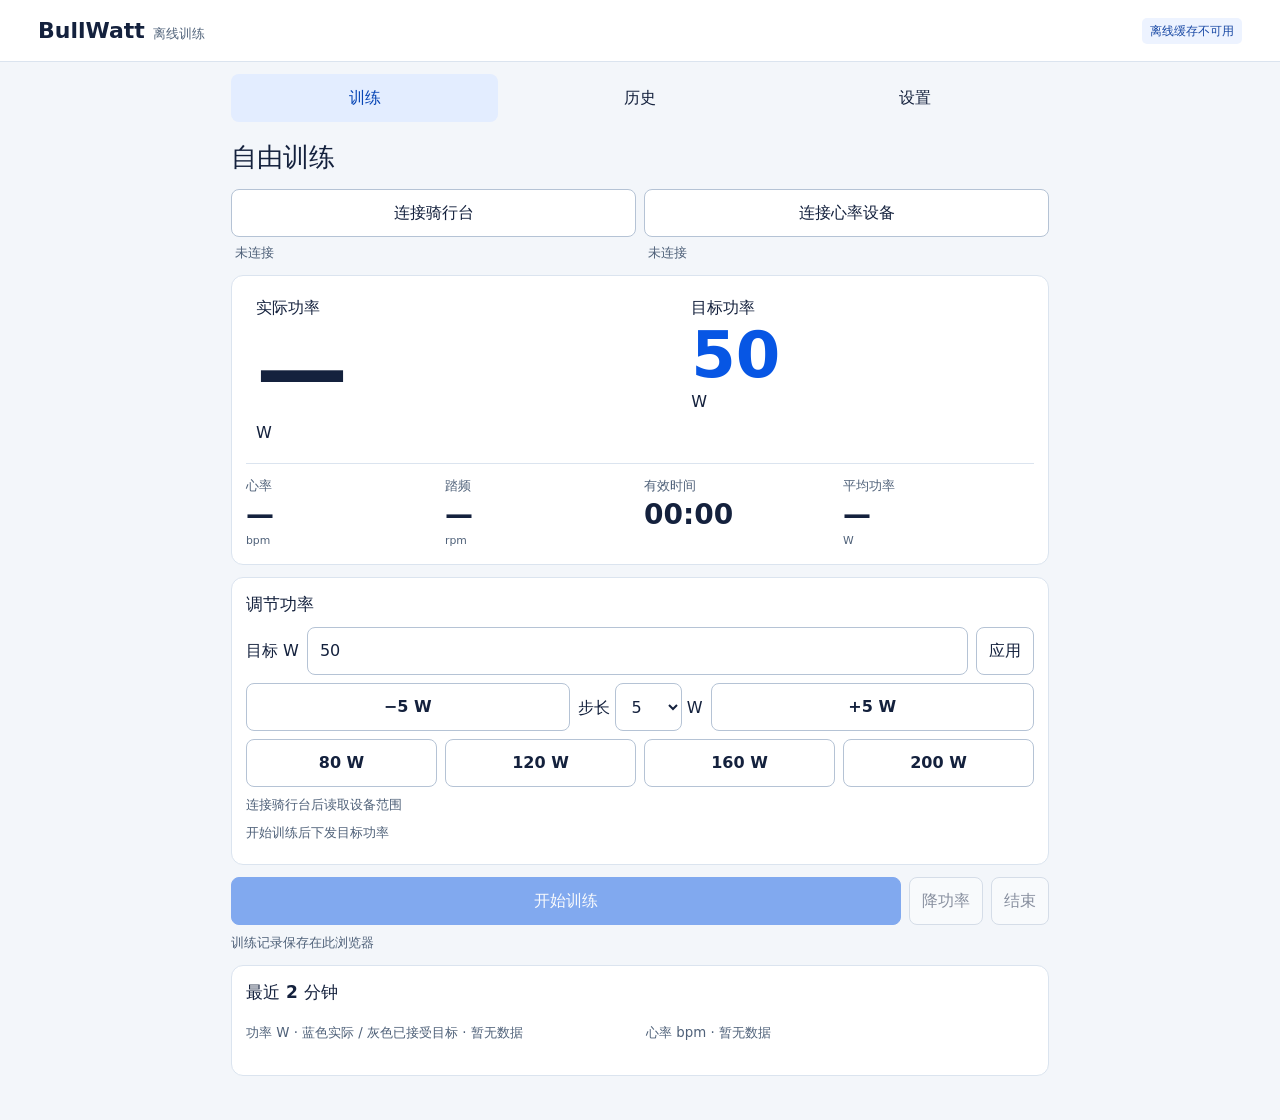
==== index.html @ 002112fe "Publish BullWatt offline trial" ====
<!doctype html>
<html lang="zh-CN">
<head>
  <meta charset="utf-8">
  <meta name="viewport" content="width=device-width, initial-scale=1">
  <meta name="theme-color" content="#ffffff">
  <title>BullWatt · 离线训练</title>
  <link rel="manifest" href="./manifest.webmanifest">
  <link rel="stylesheet" href="./styles.css">
  <script type="module" src="./app.mjs"></script>
</head>
<body>
<header class="top">
  <div><a href="./" class="brand">BullWatt</a><span class="edition">离线训练</span></div>
  <span id="offline" class="badge" role="status">正在检查离线缓存</span>
</header>
<main>
  <nav aria-label="页面">
    <button data-page="training" aria-current="page">训练</button>
    <button data-page="history">历史</button>
    <button data-page="settings">设置</button>
  </nav>
  <section id="training">
    <h1>自由训练</h1>
    <div class="devices">
      <button id="trainer">连接骑行台</button><button id="heart">连接心率设备</button>
      <small id="trainer-state">未连接</small><small id="heart-state">未连接</small>
    </div>
    <div id="recovery" class="panel notice" hidden>
      <p>找到上次未结束的训练。</p>
      <button id="recover">恢复为暂停</button><button id="interrupt">保存为中断记录</button>
    </div>
    <p id="message" class="notice" role="status" hidden></p>
    <div class="panel instruments">
      <div class="primary-reading"><span>实际功率</span><strong id="power">—</strong><span>W</span></div>
      <div class="target-reading"><span>目标功率</span><strong id="target">50</strong><span>W</span></div>
      <div class="metrics">
        <div>心率 <strong id="hr">—</strong><small>bpm</small></div>
        <div>踏频 <strong id="cadence">—</strong><small>rpm</small></div>
        <div>有效时间 <strong id="duration">00:00</strong></div>
        <div>平均功率 <strong id="average">—</strong><small>W</small></div>
      </div>
    </div>
    <div class="panel controls">
      <h2>调节功率</h2>
      <form id="power-form" class="row">
        <label for="watts">目标 W</label><input id="watts" inputmode="numeric" type="text" value="50" required>
        <button type="submit">应用</button>
      </form>
      <div class="row adjust">
        <button id="less">−5 W</button>
        <label>步长 <select id="step"><option>1</option><option selected>5</option><option>10</option></select> W</label>
        <button id="more">+5 W</button>
      </div>
      <div id="presets" class="row presets"></div>
      <p id="range" class="aux">连接骑行台后读取设备范围</p>
      <p id="command" class="aux" role="status">开始训练后下发目标功率</p>
    </div>
    <div class="operation row">
      <button id="start" class="primary" disabled>开始训练</button>
      <button id="lower" disabled>降功率</button><button id="finish" disabled>结束</button>
    </div>
    <p id="save-state" class="aux" role="status">训练记录保存在此浏览器</p>
    <button id="rescue" hidden>导出当前记录备份</button>
    <div class="panel"><h2>最近 2 分钟</h2><div id="live"></div></div>
  </section>
  <section id="history" hidden>
    <h1>训练历史</h1>
    <p id="history-status" role="status"></p>
    <div id="rides" class="ride-list"></div>
    <article id="report" class="panel" hidden>
      <h2 id="report-name"></h2><p id="report-summary"></p>
      <div id="report-chart"></div>
      <ul id="report-events"></ul>
      <div class="row"><button id="csv">导出 CSV</button><button id="tcx">导出 TCX</button><button id="delete">删除</button></div>
    </article>
  </section>
  <section id="settings" hidden>
    <h1>设置</h1>
    <div class="panel">
      <h2>快捷功率</h2>
      <form id="preset-form" class="row">
        <label for="preset-input">最多四个瓦数，用逗号分隔</label>
        <input id="preset-input" value="80, 120, 160, 200" required><button>保存</button>
      </form>
      <p id="settings-status" role="status"></p>
    </div>
    <div class="panel">
      <h2>训练数据</h2>
      <p>换手机或清除浏览器数据前，请导出备份。</p>
      <div class="row"><button id="backup">导出全部备份</button>
      <label class="file-button">导入备份 <input id="import" type="file" accept=".json,application/json"></label></div>
    </div>
    <div class="panel"><h2>安卓试用</h2>
      <p>在 Chrome 中通过 HTTPS 打开，等页面显示「离线已就绪」，然后添加到主屏幕。骑行时保持应用在前台。</p>
      <p><a href="./source.zip" download>下载本版本源码</a> · <a href="./LICENSE">AGPL 许可证</a></p>
    </div>
  </section>
</main>
</body>
</html>
---- styles.css ----
:root{font-family:Roboto,system-ui,sans-serif;color:#14213d;background:#f3f6fa;font-synthesis:none;line-height:1.5}
*{box-sizing:border-box}
[hidden]{display:none!important}
body{margin:0}
.top{display:flex;justify-content:space-between;align-items:center;gap:8px;padding:14px clamp(12px,4vw,38px);background:#fff;border-bottom:1px solid #dbe4ef}
.brand{font-size:22px;font-weight:800;color:inherit;text-decoration:none}
.edition{margin-left:8px;color:#53657c;font-size:13px}
.badge{padding:4px 8px;border-radius:5px;background:#edf3ff;color:#1848a4;font-size:12px;text-align:center}
main{max-width:850px;margin:auto;padding:12px 16px 32px}
nav{display:flex;gap:8px;margin-bottom:16px}
nav button{flex:1;border-color:transparent;background:transparent}
nav [aria-current]{background:#e3edff;color:#0745b5}
h1{font-size:26px;margin:0 0 12px}
h2{font-size:17px;margin:0 0 10px}
p{margin:8px 0}
button,input,select,.file-button{font:inherit;min-height:48px;border:1px solid #b5c3d5;border-radius:8px;background:#fff;color:inherit;padding:8px 12px}
button,.file-button{cursor:pointer;font-weight:650}
button:disabled,input:disabled,select:disabled{opacity:.48;cursor:default}
button:focus-visible,input:focus-visible,select:focus-visible,a:focus-visible,.file-button:focus-within{outline:3px solid #1259e5;outline-offset:2px}
button:active:not(:disabled){background:#e7efff}
.primary,.primary:active:not(:disabled){background:#0756e4;color:white;border-color:#0756e4}
.devices{display:grid;grid-template-columns:1fr 1fr;gap:6px 8px;margin:12px 0}
small,.aux{color:#4f6179}
.devices small{padding-left:4px;overflow-wrap:anywhere}
.panel{background:white;border:1px solid #dbe4ef;border-radius:12px;padding:14px;margin:12px 0}
.instruments{display:grid;grid-template-columns:1.2fr 1fr;gap:12px}
.instruments strong,.metrics strong{font-variant-numeric:tabular-nums;display:block;line-height:1.1}
.primary-reading,.target-reading{padding:6px 10px}
.primary-reading strong{font-size:clamp(50px,13vw,92px);letter-spacing:-.045em}
.target-reading strong{font-size:clamp(36px,9vw,64px);color:#0756e4}
.metrics{grid-column:1/-1;display:grid;grid-template-columns:repeat(4,minmax(0,1fr));gap:8px;padding-top:12px;border-top:1px solid #dbe4ef}
.metrics div{font-size:13px;color:#4f6179}
.metrics strong{font-size:clamp(17px,4.5vw,28px);color:#14213d;margin-top:4px}
.row{display:flex;align-items:center;flex-wrap:wrap;gap:8px}
.row input{min-width:0;flex:1}
.adjust,.presets{margin-top:8px}
.adjust button,.presets button{flex:1}
.aux{font-size:13px}
.notice{background:#fff3e2;border-radius:8px;padding:8px 12px;color:#7e3500}
.operation .primary{flex:1}
.ride-list{display:grid;gap:8px}
.ride-list button{text-align:left;overflow-wrap:anywhere}
.chart{margin:8px 0 14px}
.chart canvas{display:block;width:100%;height:128px;background:#f5f8fc;border-radius:6px}
.chart small{display:block;margin-bottom:4px}
.file-button{position:relative;display:inline-flex;align-items:center}
.file-button input{position:absolute;inset:0;width:100%;opacity:0;cursor:pointer}
#preset-form input{min-width:140px}
#report-events{padding-inline-start:20px}
@media(min-width:680px){#live,#report-chart{display:grid;grid-template-columns:1fr 1fr;gap:12px}}
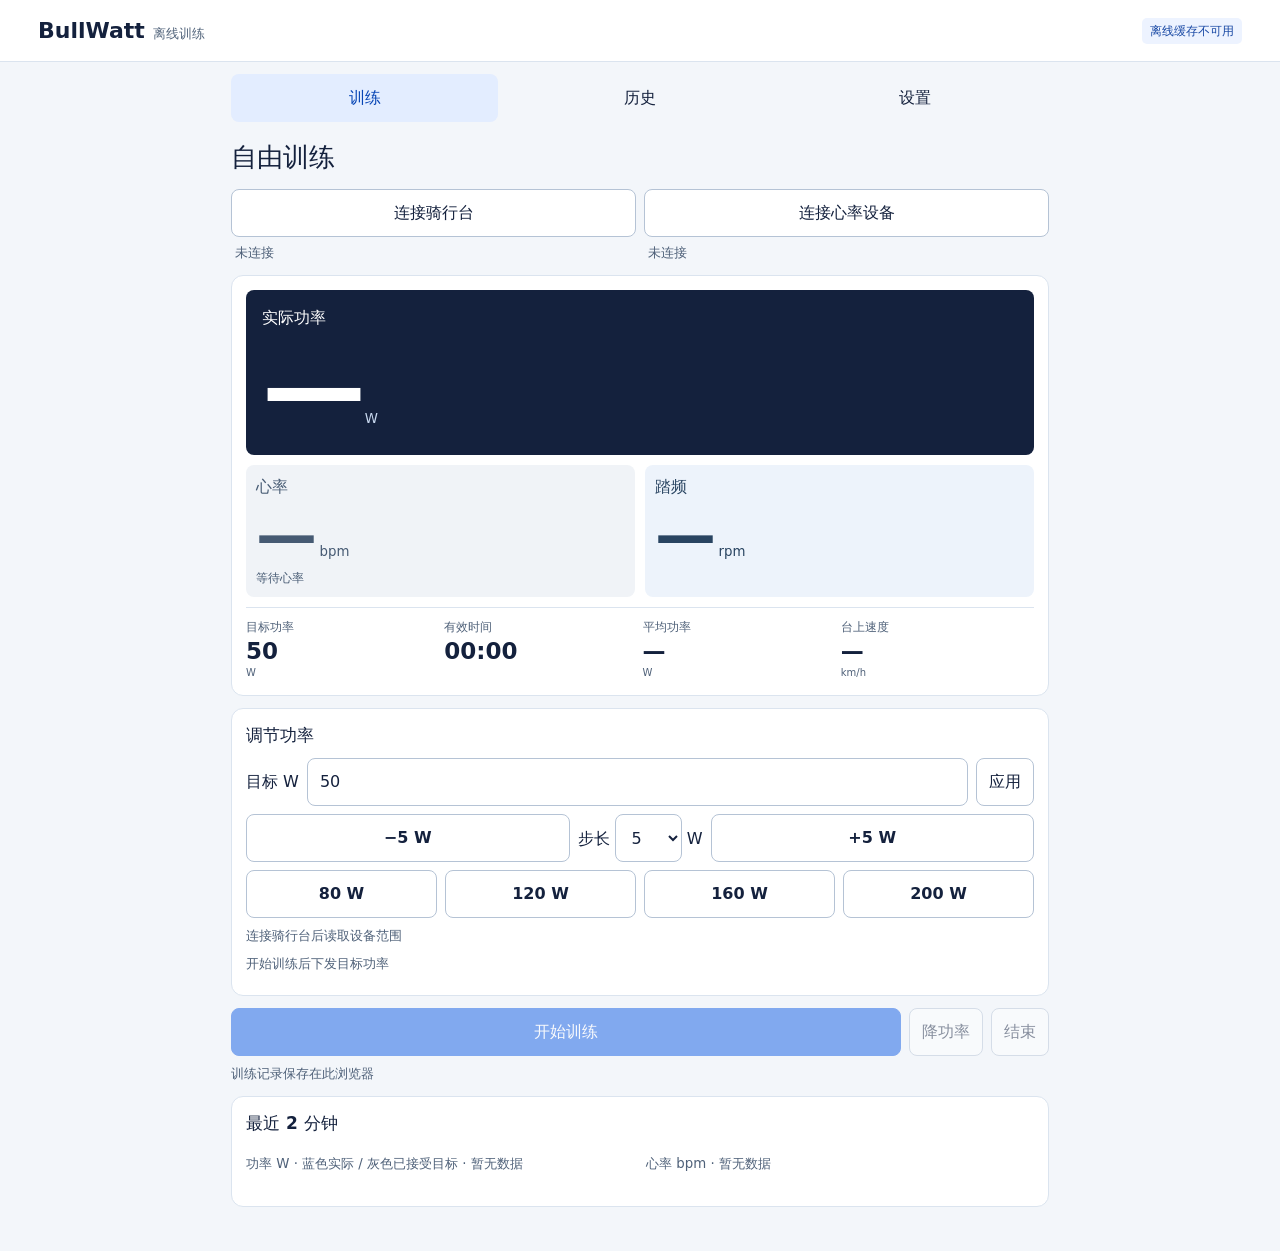
==== commit 862f4ea0: "Improve mobile ride metrics and add compact reports" ====
--- a/index.html
+++ b/index.html
@@ -32,13 +32,22 @@
     </div>
     <p id="message" class="notice" role="status" hidden></p>
     <div class="panel instruments">
-      <div class="primary-reading"><span>实际功率</span><strong id="power">—</strong><span>W</span></div>
-      <div class="target-reading"><span>目标功率</span><strong id="target">50</strong><span>W</span></div>
+      <div class="primary-reading"><span>实际功率</span><div class="reading-value"><strong id="power">—</strong><small>W</small></div></div>
+      <div class="secondary-readings">
+        <div id="heart-card" class="reading-card" data-zone="none">
+          <span>心率 <span class="pulse" aria-hidden="true"></span></span>
+          <div class="reading-value"><strong id="hr">—</strong><small>bpm</small></div>
+          <span id="heart-zone" class="zone-label" aria-live="polite">等待心率</span>
+        </div>
+        <div class="reading-card cadence-card">
+          <span>踏频</span><div class="reading-value"><strong id="cadence">—</strong><small>rpm</small></div>
+        </div>
+      </div>
       <div class="metrics">
-        <div>心率 <strong id="hr">—</strong><small>bpm</small></div>
-        <div>踏频 <strong id="cadence">—</strong><small>rpm</small></div>
+        <div>目标功率 <strong id="target">50</strong><small>W</small></div>
         <div>有效时间 <strong id="duration">00:00</strong></div>
         <div>平均功率 <strong id="average">—</strong><small>W</small></div>
+        <div>台上速度 <strong id="speed">—</strong><small>km/h</small></div>
       </div>
     </div>
     <div class="panel controls">
@@ -72,11 +81,22 @@
       <h2 id="report-name"></h2><p id="report-summary"></p>
       <div id="report-chart"></div>
       <ul id="report-events"></ul>
-      <div class="row"><button id="csv">导出 CSV</button><button id="tcx">导出 TCX</button><button id="delete">删除</button></div>
+      <div class="row"><button id="compact">导出轻量 JSON</button><button id="csv">导出 CSV</button><button id="tcx">导出 TCX</button><button id="delete">删除</button></div>
+      <p class="aux">轻量 JSON 包含整场摘要和每 30 秒均值。</p>
     </article>
   </section>
   <section id="settings" hidden>
     <h1>设置</h1>
+    <div class="panel">
+      <h2>心率区间</h2>
+      <form id="heart-zone-form" class="row">
+        <label for="max-hr">我的最大心率</label>
+        <input id="max-hr" type="number" inputmode="numeric" min="60" max="250" step="1" placeholder="bpm">
+        <button>保存</button>
+      </form>
+      <p class="aux">按最大心率比例显示训练参考区间：低于 50% 为轻松，50% 至不足 70% 为中等（常称燃脂区），70% 至不足 85% 为有氧较高强度，85% 起为高强度。留空关闭区间提示。</p>
+      <p id="heart-zone-status" role="status"></p>
+    </div>
     <div class="panel">
       <h2>快捷功率</h2>
       <form id="preset-form" class="row">
--- a/styles.css
+++ b/styles.css
@@ -23,14 +23,29 @@
 small,.aux{color:#4f6179}
 .devices small{padding-left:4px;overflow-wrap:anywhere}
 .panel{background:white;border:1px solid #dbe4ef;border-radius:12px;padding:14px;margin:12px 0}
-.instruments{display:grid;grid-template-columns:1.2fr 1fr;gap:12px}
-.instruments strong,.metrics strong{font-variant-numeric:tabular-nums;display:block;line-height:1.1}
-.primary-reading,.target-reading{padding:6px 10px}
-.primary-reading strong{font-size:clamp(50px,13vw,92px);letter-spacing:-.045em}
-.target-reading strong{font-size:clamp(36px,9vw,64px);color:#0756e4}
-.metrics{grid-column:1/-1;display:grid;grid-template-columns:repeat(4,minmax(0,1fr));gap:8px;padding-top:12px;border-top:1px solid #dbe4ef}
-.metrics div{font-size:13px;color:#4f6179}
-.metrics strong{font-size:clamp(17px,4.5vw,28px);color:#14213d;margin-top:4px}
+.instruments{display:grid;gap:10px}
+.instruments strong{font-variant-numeric:tabular-nums;line-height:1}
+.primary-reading{padding:16px;border-radius:8px;color:#fff;background:#14213d}
+.primary-reading small{color:#c9d9f0}
+.primary-reading strong{font-size:clamp(60px,17vw,104px);letter-spacing:-.06em}
+.reading-value{display:flex;align-items:baseline;gap:5px;white-space:nowrap;margin-top:5px}
+.secondary-readings{display:grid;grid-template-columns:repeat(2,minmax(0,1fr));gap:10px}
+.reading-card{padding:10px;border-radius:8px;background:#edf3fb;color:#294461;min-width:0}
+.reading-card strong{font-size:clamp(33px,10vw,61px);letter-spacing:-.04em}
+.reading-card small{color:inherit}
+#heart-card{--zone-bg:#f0f3f7;--zone-fg:#465a73;background:var(--zone-bg);color:var(--zone-fg);transition:background-color .32s,color .32s}
+#heart-card[data-zone="easy"]{--zone-bg:#e8f1ff;--zone-fg:#174c9b}
+#heart-card[data-zone="moderate"]{--zone-bg:#dcf6e9;--zone-fg:#146040}
+#heart-card[data-zone="aerobic"]{--zone-bg:#fff1d2;--zone-fg:#844300}
+#heart-card[data-zone="high"]{--zone-bg:#ffe2e8;--zone-fg:#a02244}
+.zone-label{font-size:12px;line-height:1.3;display:block;margin-top:6px;font-weight:700}
+.pulse{display:none;width:9px;height:9px;border-radius:50%;background:currentColor;margin-left:4px}
+#heart-card:not([data-zone="none"]) .pulse{display:inline-block;animation:heartbeat var(--beat,1s) ease-out infinite}
+@keyframes heartbeat{0%,55%,100%{transform:scale(.85);opacity:.62}18%{transform:scale(1.35);opacity:1}}
+@media(prefers-reduced-motion:reduce){#heart-card{transition:none}#heart-card .pulse{animation:none!important}}
+.metrics{display:grid;grid-template-columns:repeat(4,minmax(0,1fr));gap:5px;padding-top:10px;border-top:1px solid #dbe4ef}
+.metrics div{font-size:12px;color:#4f6179}
+.metrics strong{display:block;font-size:clamp(15px,4vw,23px);color:#14213d;margin-top:4px}
 .row{display:flex;align-items:center;flex-wrap:wrap;gap:8px}
 .row input{min-width:0;flex:1}
 .adjust,.presets{margin-top:8px}
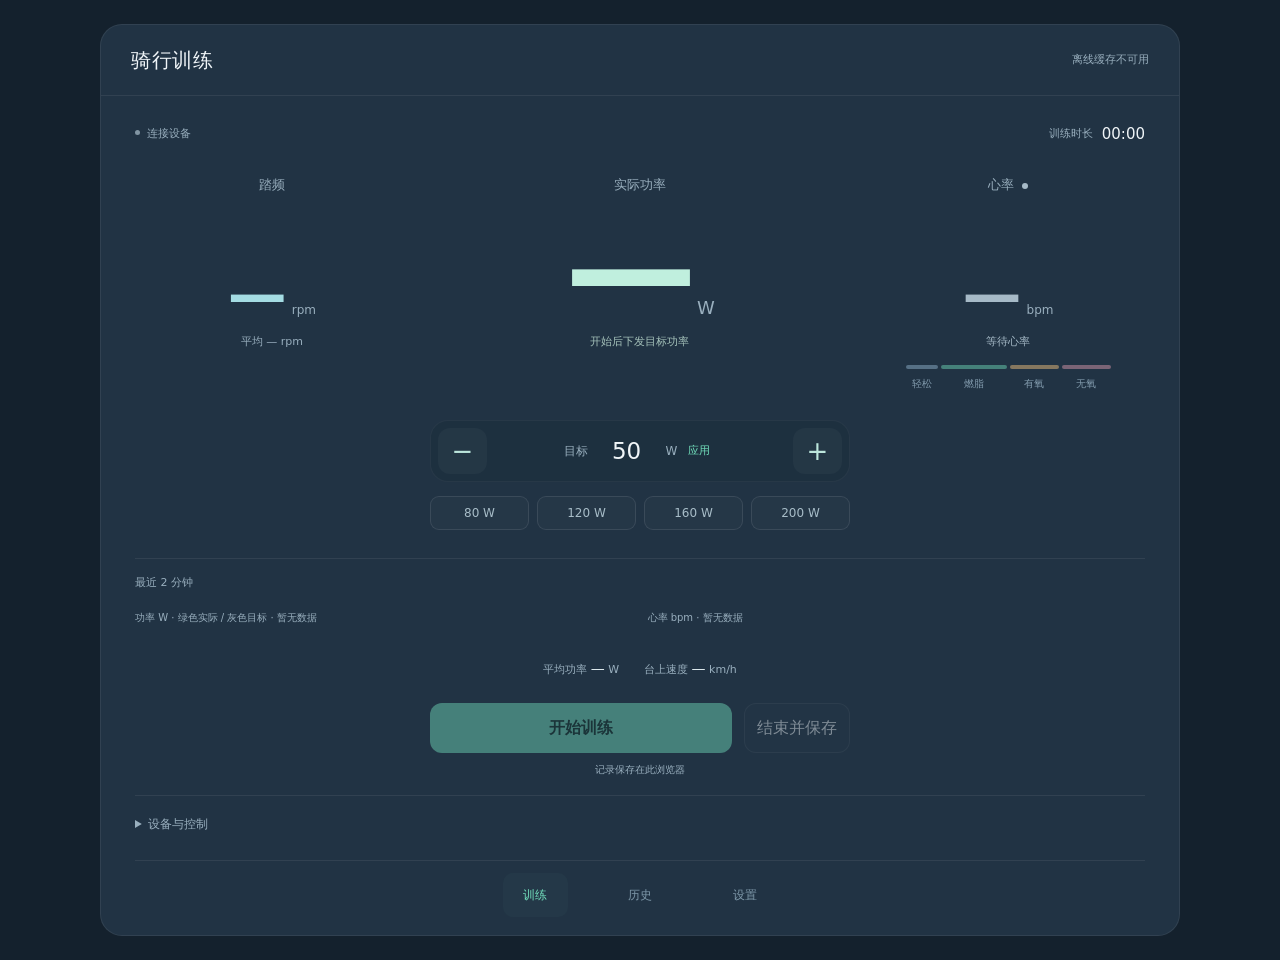
==== commit fe2c2064: "Restyle cycling dashboard and count positive-power training time" ====
--- a/index.html
+++ b/index.html
@@ -3,75 +3,86 @@
 <head>
   <meta charset="utf-8">
   <meta name="viewport" content="width=device-width, initial-scale=1">
-  <meta name="theme-color" content="#ffffff">
-  <title>BullWatt · 离线训练</title>
+  <meta name="theme-color" content="#14212d">
+  <link rel="icon" href="./assets/android-chrome-192x192.png" type="image/png">
+  <title>骑行训练</title>
   <link rel="manifest" href="./manifest.webmanifest">
   <link rel="stylesheet" href="./styles.css">
   <script type="module" src="./app.mjs"></script>
 </head>
 <body>
 <header class="top">
-  <div><a href="./" class="brand">BullWatt</a><span class="edition">离线训练</span></div>
+  <a href="./" class="brand">骑行训练</a>
   <span id="offline" class="badge" role="status">正在检查离线缓存</span>
 </header>
 <main>
-  <nav aria-label="页面">
-    <button data-page="training" aria-current="page">训练</button>
-    <button data-page="history">历史</button>
-    <button data-page="settings">设置</button>
-  </nav>
-  <section id="training">
-    <h1>自由训练</h1>
-    <div class="devices">
-      <button id="trainer">连接骑行台</button><button id="heart">连接心率设备</button>
-      <small id="trainer-state">未连接</small><small id="heart-state">未连接</small>
+
+
+  <section id="training" aria-label="骑行训练">
+    <div class="ride-top">
+      <button id="connection-summary" data-connected="false" class="connection">连接设备</button>
+      <div class="timer" title="只累计实际功率大于 0 W 的训练时间"><small>训练时长</small><strong id="duration">00:00</strong></div>
     </div>
-    <div id="recovery" class="panel notice" hidden>
+    <div id="recovery" class="notice" hidden>
       <p>找到上次未结束的训练。</p>
       <button id="recover">恢复为暂停</button><button id="interrupt">保存为中断记录</button>
     </div>
     <p id="message" class="notice" role="status" hidden></p>
-    <div class="panel instruments">
-      <div class="primary-reading"><span>实际功率</span><div class="reading-value"><strong id="power">—</strong><small>W</small></div></div>
-      <div class="secondary-readings">
-        <div id="heart-card" class="reading-card" data-zone="none">
-          <span>心率 <span class="pulse" aria-hidden="true"></span></span>
-          <div class="reading-value"><strong id="hr">—</strong><small>bpm</small></div>
-          <span id="heart-zone" class="zone-label" aria-live="polite">等待心率</span>
-        </div>
-        <div class="reading-card cadence-card">
-          <span>踏频</span><div class="reading-value"><strong id="cadence">—</strong><small>rpm</small></div>
+    <div class="instrument">
+      <div class="reading-card power-card">
+        <span class="reading-label">实际功率</span>
+        <div class="reading-value"><strong id="power">—</strong><small>W</small></div>
+        <span id="command" class="reading-info" role="status">开始后下发目标功率</span>
+      </div>
+      <div class="reading-card cadence-card">
+        <span class="reading-label">踏频</span>
+        <div class="reading-value"><strong id="cadence">—</strong><small>rpm</small></div>
+        <span id="cadence-average" class="reading-info">平均 — rpm</span>
+      </div>
+      <div id="heart-card" class="reading-card heart-card" data-zone="none">
+        <span class="reading-label">心率 <span class="pulse" aria-hidden="true"></span></span>
+        <div class="reading-value"><strong id="hr">—</strong><small>bpm</small></div>
+        <span id="heart-zone" class="reading-info zone-label" aria-live="polite">等待心率</span>
+        <div id="zone-meter" class="zone-meter" data-ready="false" aria-label="最大心率分区参考">
+          <div class="zone-track">
+            <span data-band="easy"></span><span data-band="moderate"></span><span data-band="aerobic"></span><span data-band="high"></span>
+            <i class="zone-pointer" aria-hidden="true"></i>
+          </div>
+          <div class="zone-names"><span data-band="easy">轻松</span><span data-band="moderate">燃脂</span><span data-band="aerobic">有氧</span><span data-band="high">无氧</span></div>
         </div>
       </div>
-      <div class="metrics">
-        <div>目标功率 <strong id="target">50</strong><small>W</small></div>
-        <div>有效时间 <strong id="duration">00:00</strong></div>
-        <div>平均功率 <strong id="average">—</strong><small>W</small></div>
-        <div>台上速度 <strong id="speed">—</strong><small>km/h</small></div>
+    </div>
+    <div class="target-wrap">
+      <form id="power-form" class="target-control">
+        <button id="less" type="button" aria-label="减少 5 W">−</button>
+        <div class="target-value"><label for="watts">目标</label><input id="watts" inputmode="numeric" type="text" value="50" required aria-label="目标功率瓦数"><span>W</span><button type="submit" class="apply">应用</button></div>
+        <button id="more" type="button" aria-label="增加 5 W">+</button>
+      </form>
+      <div id="presets" class="presets"></div>
+    </div>
+    <div class="trend"><h2>最近 2 分钟</h2><div id="live"></div></div>
+    <div class="metrics">
+      <span>平均功率 <strong id="average">—</strong> W</span>
+      <span>台上速度 <strong id="speed">—</strong> km/h</span>
+    </div>
+    <div class="operation">
+      <button id="start" class="primary" disabled>开始训练</button>
+      <button id="finish" disabled>结束并保存</button>
+    </div>
+    <p id="save-state" class="aux save-state" role="status">记录保存在此浏览器</p>
+    <button id="rescue" hidden>导出当前记录备份</button>
+    <details id="device-options" class="device-options">
+      <summary>设备与控制</summary>
+      <div class="devices">
+        <button id="trainer">连接骑行台</button><button id="heart">连接心率设备</button>
+        <small id="trainer-state">未连接</small><small id="heart-state">未连接</small>
       </div>
-    </div>
-    <div class="panel controls">
-      <h2>调节功率</h2>
-      <form id="power-form" class="row">
-        <label for="watts">目标 W</label><input id="watts" inputmode="numeric" type="text" value="50" required>
-        <button type="submit">应用</button>
-      </form>
-      <div class="row adjust">
-        <button id="less">−5 W</button>
-        <label>步长 <select id="step"><option>1</option><option selected>5</option><option>10</option></select> W</label>
-        <button id="more">+5 W</button>
+      <div class="row">
+        <label>调节幅度 <select id="step"><option>1</option><option selected>5</option><option>10</option></select> W</label>
+        <button id="lower" disabled>降功率</button>
       </div>
-      <div id="presets" class="row presets"></div>
       <p id="range" class="aux">连接骑行台后读取设备范围</p>
-      <p id="command" class="aux" role="status">开始训练后下发目标功率</p>
-    </div>
-    <div class="operation row">
-      <button id="start" class="primary" disabled>开始训练</button>
-      <button id="lower" disabled>降功率</button><button id="finish" disabled>结束</button>
-    </div>
-    <p id="save-state" class="aux" role="status">训练记录保存在此浏览器</p>
-    <button id="rescue" hidden>导出当前记录备份</button>
-    <div class="panel"><h2>最近 2 分钟</h2><div id="live"></div></div>
+    </details>
   </section>
   <section id="history" hidden>
     <h1>训练历史</h1>
@@ -94,7 +105,7 @@
         <input id="max-hr" type="number" inputmode="numeric" min="60" max="250" step="1" placeholder="bpm">
         <button>保存</button>
       </form>
-      <p class="aux">按最大心率比例显示训练参考区间：低于 50% 为轻松，50% 至不足 70% 为中等（常称燃脂区），70% 至不足 85% 为有氧较高强度，85% 起为高强度。留空关闭区间提示。</p>
+      <p class="aux">按最大心率比例显示训练参考区间：低于 50% 为轻松，50% 至不足 70% 为中等（常称燃脂区），70% 至不足 85% 为有氧，85% 起为无氧训练参考。分区仅按最大心率比例估算。留空关闭区间提示。</p>
       <p id="heart-zone-status" role="status"></p>
     </div>
     <div class="panel">
@@ -111,11 +122,23 @@
       <div class="row"><button id="backup">导出全部备份</button>
       <label class="file-button">导入备份 <input id="import" type="file" accept=".json,application/json"></label></div>
     </div>
+    <div class="panel">
+      <h2>应用更新</h2>
+      <p>版本 2026.11.18.1 · 骑行训练</p>
+      <p>先结束训练，再更新。</p>
+      <button id="app-update">检查并更新应用</button>
+      <p id="update-status" role="status"></p>
+    </div>
     <div class="panel"><h2>安卓试用</h2>
       <p>在 Chrome 中通过 HTTPS 打开，等页面显示「离线已就绪」，然后添加到主屏幕。骑行时保持应用在前台。</p>
       <p><a href="./source.zip" download>下载本版本源码</a> · <a href="./LICENSE">AGPL 许可证</a></p>
     </div>
   </section>
+  <nav aria-label="页面">
+    <button data-page="training" aria-current="page">训练</button>
+    <button data-page="history">历史</button>
+    <button data-page="settings">设置</button>
+  </nav>
 </main>
 </body>
 </html>
--- a/styles.css
+++ b/styles.css
@@ -1,65 +1,109 @@
-:root{font-family:Roboto,system-ui,sans-serif;color:#14213d;background:#f3f6fa;font-synthesis:none;line-height:1.5}
+:root{color-scheme:dark;font-family:-apple-system,BlinkMacSystemFont,"Segoe UI","Microsoft YaHei",system-ui,sans-serif;line-height:1.5;--page:#14212d;--surface:#213344;--line:#ffffff12;--text:#f0f5f8;--muted:#99afbe;--mint:#72dfbc;--ice:#a4dce3;--amber:#ffca80;color:var(--text);background:var(--page)}
 *{box-sizing:border-box}
 [hidden]{display:none!important}
-body{margin:0}
-.top{display:flex;justify-content:space-between;align-items:center;gap:8px;padding:14px clamp(12px,4vw,38px);background:#fff;border-bottom:1px solid #dbe4ef}
-.brand{font-size:22px;font-weight:800;color:inherit;text-decoration:none}
-.edition{margin-left:8px;color:#53657c;font-size:13px}
-.badge{padding:4px 8px;border-radius:5px;background:#edf3ff;color:#1848a4;font-size:12px;text-align:center}
-main{max-width:850px;margin:auto;padding:12px 16px 32px}
-nav{display:flex;gap:8px;margin-bottom:16px}
-nav button{flex:1;border-color:transparent;background:transparent}
-nav [aria-current]{background:#e3edff;color:#0745b5}
-h1{font-size:26px;margin:0 0 12px}
-h2{font-size:17px;margin:0 0 10px}
+body{max-width:1080px;margin:24px auto;background:var(--surface);border:1px solid var(--line);border-radius:22px}
+button,input,select,.file-button{font:inherit;min-height:46px;border:1px solid #ffffff18;border-radius:12px;background:#ffffff05;color:inherit;padding:8px 12px}
+button,.file-button{cursor:pointer;-webkit-tap-highlight-color:transparent}
+button{transition:background .15s,transform .15s}
+button:hover:not(:disabled){background:#ffffff0e}
+button:active:not(:disabled){transform:scale(.97)}
+button:disabled,input:disabled,select:disabled{opacity:.45;cursor:default}
+button:focus-visible,input:focus-visible,select:focus-visible,a:focus-visible,summary:focus-visible,.file-button:focus-within{outline:2px solid var(--mint);outline-offset:3px}
+a{color:var(--mint)}
+.top{padding:20px 30px;display:flex;justify-content:space-between;align-items:center;gap:12px;border-bottom:1px solid var(--line)}
+.brand{font-weight:550;letter-spacing:.03em;font-size:20px;text-decoration:none;color:var(--text)}
+.badge{font-size:11px;color:var(--muted);text-align:right;max-width:55%}
+main{padding:22px 34px 0}
+h1{font-size:23px;font-weight:550;margin:0 0 16px}
+h2{font-size:15px;font-weight:550;margin:0 0 10px}
 p{margin:8px 0}
-button,input,select,.file-button{font:inherit;min-height:48px;border:1px solid #b5c3d5;border-radius:8px;background:#fff;color:inherit;padding:8px 12px}
-button,.file-button{cursor:pointer;font-weight:650}
-button:disabled,input:disabled,select:disabled{opacity:.48;cursor:default}
-button:focus-visible,input:focus-visible,select:focus-visible,a:focus-visible,.file-button:focus-within{outline:3px solid #1259e5;outline-offset:2px}
-button:active:not(:disabled){background:#e7efff}
-.primary,.primary:active:not(:disabled){background:#0756e4;color:white;border-color:#0756e4}
-.devices{display:grid;grid-template-columns:1fr 1fr;gap:6px 8px;margin:12px 0}
-small,.aux{color:#4f6179}
-.devices small{padding-left:4px;overflow-wrap:anywhere}
-.panel{background:white;border:1px solid #dbe4ef;border-radius:12px;padding:14px;margin:12px 0}
-.instruments{display:grid;gap:10px}
-.instruments strong{font-variant-numeric:tabular-nums;line-height:1}
-.primary-reading{padding:16px;border-radius:8px;color:#fff;background:#14213d}
-.primary-reading small{color:#c9d9f0}
-.primary-reading strong{font-size:clamp(60px,17vw,104px);letter-spacing:-.06em}
-.reading-value{display:flex;align-items:baseline;gap:5px;white-space:nowrap;margin-top:5px}
-.secondary-readings{display:grid;grid-template-columns:repeat(2,minmax(0,1fr));gap:10px}
-.reading-card{padding:10px;border-radius:8px;background:#edf3fb;color:#294461;min-width:0}
-.reading-card strong{font-size:clamp(33px,10vw,61px);letter-spacing:-.04em}
-.reading-card small{color:inherit}
-#heart-card{--zone-bg:#f0f3f7;--zone-fg:#465a73;background:var(--zone-bg);color:var(--zone-fg);transition:background-color .32s,color .32s}
-#heart-card[data-zone="easy"]{--zone-bg:#e8f1ff;--zone-fg:#174c9b}
-#heart-card[data-zone="moderate"]{--zone-bg:#dcf6e9;--zone-fg:#146040}
-#heart-card[data-zone="aerobic"]{--zone-bg:#fff1d2;--zone-fg:#844300}
-#heart-card[data-zone="high"]{--zone-bg:#ffe2e8;--zone-fg:#a02244}
-.zone-label{font-size:12px;line-height:1.3;display:block;margin-top:6px;font-weight:700}
-.pulse{display:none;width:9px;height:9px;border-radius:50%;background:currentColor;margin-left:4px}
-#heart-card:not([data-zone="none"]) .pulse{display:inline-block;animation:heartbeat var(--beat,1s) ease-out infinite}
+.ride-top{display:flex;justify-content:space-between;align-items:center;gap:10px}
+.connection{font-size:11px;color:var(--muted);border:0;background:transparent;padding:0;min-height:32px;text-align:left}
+.connection::before{content:"";display:inline-block;width:5px;height:5px;border-radius:50%;background:#8195a3;margin-right:7px;vertical-align:2px}
+.connection[data-connected="true"]::before{background:var(--mint)}
+.timer{display:flex;align-items:center;gap:9px;font-variant-numeric:tabular-nums;font-size:15px}
+.timer small{font-size:11px;color:var(--muted)}.timer strong{font-weight:500}
+.instrument{display:grid;grid-template-columns:1fr 1.6fr 1fr;grid-template-rows:20px 140px minmax(24px,auto) 48px;column-gap:12px;text-align:center;padding:24px 0 14px}
+.reading-card{display:contents}
+.reading-label{grid-row:1;font-size:13px;color:var(--muted);align-self:end}
+.reading-value{grid-row:2;display:flex;align-items:baseline;justify-content:center;gap:7px;align-self:baseline;white-space:nowrap;font-variant-numeric:tabular-nums;padding-top:8px}
+.reading-value strong{font-size:59px;line-height:1;letter-spacing:-2px;font-weight:550}
+.reading-value small{font-size:12px;color:var(--muted)}
+.reading-info{grid-row:3;font-size:11px;color:var(--muted);align-self:start;overflow-wrap:anywhere}
+.power-card>*{grid-column:2}.cadence-card>*{grid-column:1}.heart-card>*{grid-column:3}
+.power-card .reading-value strong{font-size:132px;letter-spacing:-7px;color:#c0efde}
+.power-card .reading-value small{font-size:18px}
+.cadence-card .reading-value strong{color:var(--ice)}
+.power-card .reading-info{color:#a6c3bb}
+.heart-card{--zone:#a6bac7}
+.heart-card[data-zone="easy"]{--zone:#96bad5}
+.heart-card[data-zone="moderate"]{--zone:var(--mint)}
+.heart-card[data-zone="aerobic"]{--zone:var(--amber)}
+.heart-card[data-zone="high"]{--zone:#e6a1b4}
+.heart-card .reading-value strong,.zone-label{color:var(--zone);transition:color .3s}
+.pulse{display:inline-block;width:6px;height:6px;margin-left:4px;background:var(--zone);border-radius:50%}
+.heart-card:not([data-zone="none"]) .pulse{animation:heartbeat var(--beat,1s) ease-out infinite}
 @keyframes heartbeat{0%,55%,100%{transform:scale(.85);opacity:.62}18%{transform:scale(1.35);opacity:1}}
-@media(prefers-reduced-motion:reduce){#heart-card{transition:none}#heart-card .pulse{animation:none!important}}
-.metrics{display:grid;grid-template-columns:repeat(4,minmax(0,1fr));gap:5px;padding-top:10px;border-top:1px solid #dbe4ef}
-.metrics div{font-size:12px;color:#4f6179}
-.metrics strong{display:block;font-size:clamp(15px,4vw,23px);color:#14213d;margin-top:4px}
-.row{display:flex;align-items:center;flex-wrap:wrap;gap:8px}
-.row input{min-width:0;flex:1}
-.adjust,.presets{margin-top:8px}
-.adjust button,.presets button{flex:1}
-.aux{font-size:13px}
-.notice{background:#fff3e2;border-radius:8px;padding:8px 12px;color:#7e3500}
-.operation .primary{flex:1}
-.ride-list{display:grid;gap:8px}
-.ride-list button{text-align:left;overflow-wrap:anywhere}
-.chart{margin:8px 0 14px}
-.chart canvas{display:block;width:100%;height:128px;background:#f5f8fc;border-radius:6px}
-.chart small{display:block;margin-bottom:4px}
-.file-button{position:relative;display:inline-flex;align-items:center}
-.file-button input{position:absolute;inset:0;width:100%;opacity:0;cursor:pointer}
-#preset-form input{min-width:140px}
-#report-events{padding-inline-start:20px}
-@media(min-width:680px){#live,#report-chart{display:grid;grid-template-columns:1fr 1fr;gap:12px}}
+.zone-meter{grid-row:4;align-self:start;justify-self:center;width:100%;max-width:205px;padding-top:7px}
+.zone-track{height:4px;display:grid;grid-template-columns:1fr 2fr 1.5fr 1.5fr;gap:3px;position:relative}
+.zone-track span{border-radius:3px;background:var(--band);opacity:.45}
+[data-band="easy"]{--band:#96bad5}[data-band="moderate"]{--band:#72dfbc}[data-band="aerobic"]{--band:#ffca80}[data-band="high"]{--band:#e6a1b4}
+.zone-track .current{opacity:1}
+.zone-pointer{position:absolute;left:clamp(2px,var(--position),calc(100% - 2px));top:-4px;width:2px;height:12px;background:#f5f8fa;box-shadow:0 0 0 2px var(--surface);border-radius:2px;transform:translateX(-50%);transition:left .4s}
+.zone-meter[data-ready="false"] .zone-pointer{display:none}
+.zone-names{display:grid;grid-template-columns:1fr 2fr 1.5fr 1.5fr;gap:3px;font-size:10px;color:#839cae;margin-top:7px;white-space:nowrap}
+.zone-names .current{color:var(--band)}
+.target-wrap{max-width:420px;margin:auto;text-align:center}
+.target-control{display:grid;grid-template-columns:49px minmax(0,1fr) 49px;gap:5px;align-items:center;padding:7px;border:1px solid #ffffff0b;border-radius:18px;background:#172a3850}
+.target-control>button{border:0;background:#ffffff08;color:#bce6dc;font-size:26px;line-height:1;padding:0}
+.target-value{display:flex;align-items:center;justify-content:center;gap:5px;min-width:0;font-size:12px;color:var(--muted)}
+.target-value input{width:68px;min-width:0;text-align:center;font-size:23px;color:var(--text);font-variant-numeric:tabular-nums;border:0;background:transparent;padding:4px}
+.target-value .apply{min-height:34px;font-size:11px;padding:5px 6px;border:0;color:var(--mint);background:transparent}
+.presets{display:flex;gap:8px;margin-top:14px}
+.presets button{flex:1;font-size:12px;color:#a8bdc8;border-radius:9px;min-height:34px;padding:5px}
+.presets button[aria-pressed="true"]{color:var(--mint);background:#72dfbc0b;border-color:#72dfbc4d}
+.trend{margin:28px 0 16px;border-top:1px solid var(--line);padding-top:16px}
+.trend h2{font-size:11px;color:var(--muted);font-weight:400}
+.chart{margin:8px 0 12px;min-width:0}.chart small{font-size:10px;color:var(--muted);display:block;margin-bottom:5px}
+.chart canvas{display:block;width:100%;height:100px;border-bottom:1px solid var(--line)}
+#live,#report-chart{display:grid;grid-template-columns:repeat(2,minmax(0,1fr));gap:15px}
+.metrics{display:flex;justify-content:center;gap:25px;font-size:11px;color:var(--muted)}
+.metrics strong{color:#dce8ec;font-size:14px;font-weight:500;font-variant-numeric:tabular-nums}
+.operation{display:flex;gap:12px;max-width:420px;margin:24px auto 0}
+.operation .primary{flex:1;background:var(--mint);color:#14372d;font-weight:600;border-color:transparent}
+.operation .primary:hover:not(:disabled){background:#8ce9cc}
+.operation button{min-height:50px}
+.save-state{text-align:center;font-size:10px!important;margin:9px 0 18px}
+.aux,small{color:var(--muted)}.aux{font-size:12px}
+.device-options{border-top:1px solid var(--line);padding:12px 0;font-size:12px;color:var(--muted)}
+summary{cursor:pointer;min-height:32px;line-height:32px}
+.devices{display:grid;grid-template-columns:1fr 1fr;gap:5px 8px;margin:10px 0}
+.devices small{font-size:11px;overflow-wrap:anywhere}.devices button{font-size:13px}
+.panel{border:1px solid var(--line);border-radius:14px;padding:16px;margin:12px 0;background:#ffffff02}
+.notice{border:1px solid #ffca8030;background:#ffca800b;color:#ffdb9b;padding:12px;border-radius:12px;font-size:13px;margin:12px 0}
+.row{display:flex;align-items:center;gap:8px;flex-wrap:wrap}.row input{min-width:0;flex:1}.row label{font-size:13px}
+.file-button{position:relative;display:inline-flex;align-items:center}.file-button input{position:absolute;inset:0;width:100%;opacity:0;cursor:pointer}
+.ride-list{display:grid;gap:8px}.ride-list button{text-align:left;overflow-wrap:anywhere}
+#report-summary{font-size:13px;color:var(--muted);line-height:1.8}
+#report-events{font-size:12px;padding-left:20px;color:var(--muted)}
+#report .row button{font-size:12px}#preset-form input{min-width:140px}
+nav{display:flex;justify-content:center;border-top:1px solid var(--line);gap:40px;padding:12px 0 18px;margin-top:8px}
+nav button{border:0;background:transparent;font-size:12px;min-height:44px;min-width:65px;color:#7e98a9;border-radius:10px}
+nav [aria-current]{color:var(--mint);background:#72dfbc08}
+@media(max-width:600px){
+body{margin:0;border:0;border-radius:0}.top{padding:16px 21px}.brand{font-size:19px}.badge{font-size:10px}main{padding:15px 22px 0}
+.instrument{grid-template-columns:repeat(2,minmax(0,1fr));grid-template-rows:20px 115px minmax(25px,auto) 18px 80px minmax(23px,auto) 44px;column-gap:12px;padding:18px 0 12px}
+.power-card>*{grid-column:1/-1}.power-card .reading-value strong{font-size:clamp(88px,29vw,116px);letter-spacing:-6px}
+.cadence-card>*{grid-column:1}.heart-card>*{grid-column:2}
+.cadence-card .reading-label,.heart-card .reading-label{grid-row:4;align-self:end}
+.cadence-card .reading-value,.heart-card .reading-value{grid-row:5;padding-top:10px}
+.cadence-card .reading-info,.heart-card .reading-info{grid-row:6}
+.reading-value strong{font-size:clamp(40px,13vw,57px)}
+.zone-meter{grid-row:7;max-width:180px;padding-top:7px}.zone-names{font-size:10px}
+.reading-label{font-size:12px}.reading-info{font-size:10px}
+#live{gap:10px}.chart canvas{height:78px}.trend{margin-top:22px}
+.metrics{gap:18px;font-size:10px}.metrics strong{font-size:13px}
+.operation{margin-top:20px}nav{gap:25px}
+}
+@media(min-width:601px) and (max-width:900px){body{margin:20px}.reading-value strong{font-size:48px}.power-card .reading-value strong{font-size:110px}}
+@media(prefers-reduced-motion:reduce){*,*::before,*::after{animation:none!important;transition:none!important;scroll-behavior:auto!important}}
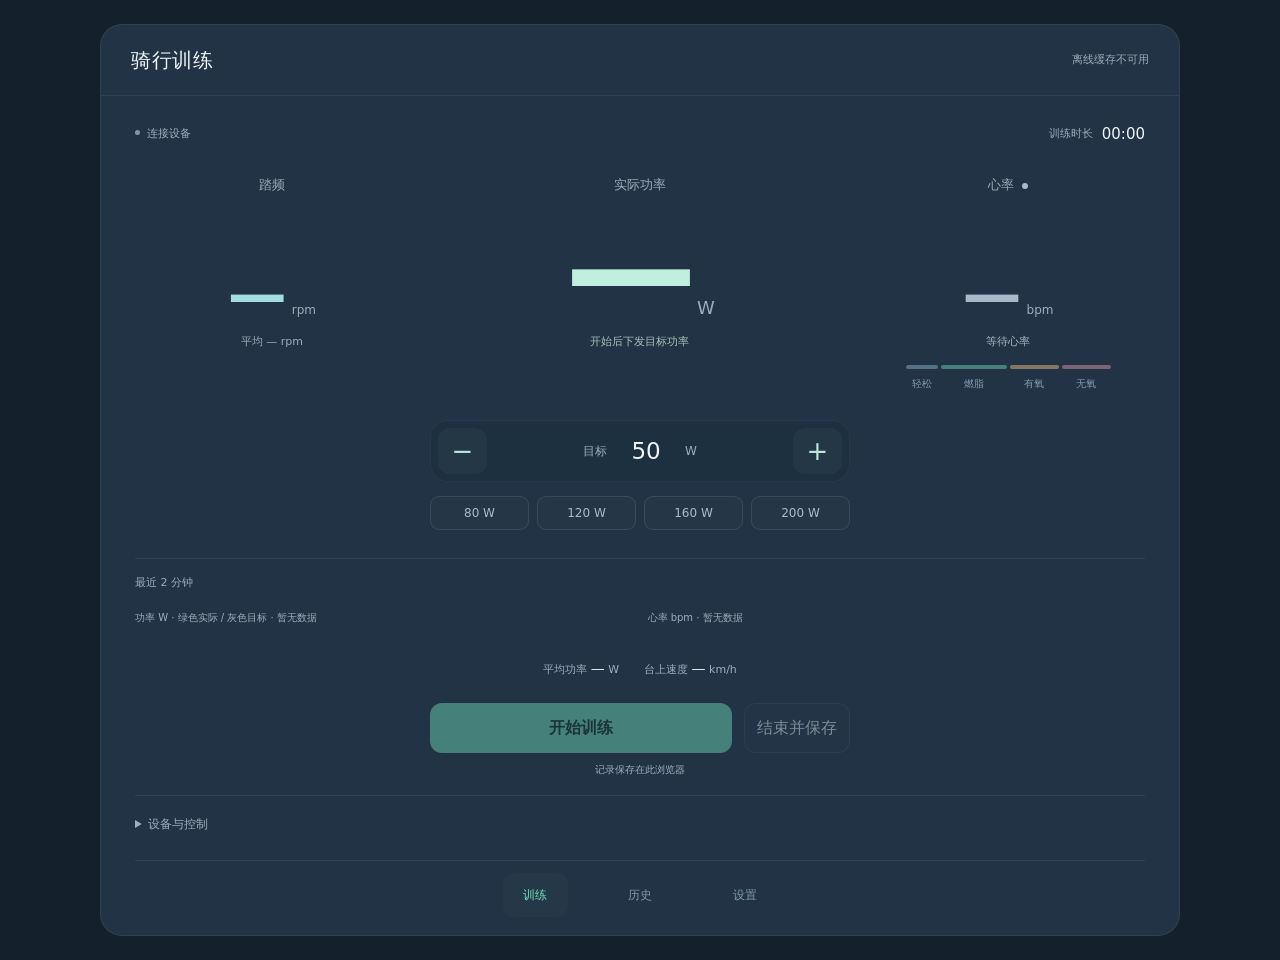
==== commit bcd93c6e: "Simplify target input with Enter and blur commit" ====
--- a/index.html
+++ b/index.html
@@ -55,7 +55,7 @@
     <div class="target-wrap">
       <form id="power-form" class="target-control">
         <button id="less" type="button" aria-label="减少 5 W">−</button>
-        <div class="target-value"><label for="watts">目标</label><input id="watts" inputmode="numeric" type="text" value="50" required aria-label="目标功率瓦数"><span>W</span><button type="submit" class="apply">应用</button></div>
+        <div class="target-value"><label for="watts">目标</label><input id="watts" inputmode="numeric" enterkeyhint="done" type="text" value="50" required aria-label="目标功率瓦数，回车或离开输入框生效"><span>W</span></div>
         <button id="more" type="button" aria-label="增加 5 W">+</button>
       </form>
       <div id="presets" class="presets"></div>
@@ -124,7 +124,7 @@
     </div>
     <div class="panel">
       <h2>应用更新</h2>
-      <p>版本 2026.11.18.1 · 骑行训练</p>
+      <p>版本 2026.11.18.2 · 骑行训练</p>
       <p>先结束训练，再更新。</p>
       <button id="app-update">检查并更新应用</button>
       <p id="update-status" role="status"></p>
--- a/styles.css
+++ b/styles.css
@@ -58,7 +58,6 @@
 .target-control>button{border:0;background:#ffffff08;color:#bce6dc;font-size:26px;line-height:1;padding:0}
 .target-value{display:flex;align-items:center;justify-content:center;gap:5px;min-width:0;font-size:12px;color:var(--muted)}
 .target-value input{width:68px;min-width:0;text-align:center;font-size:23px;color:var(--text);font-variant-numeric:tabular-nums;border:0;background:transparent;padding:4px}
-.target-value .apply{min-height:34px;font-size:11px;padding:5px 6px;border:0;color:var(--mint);background:transparent}
 .presets{display:flex;gap:8px;margin-top:14px}
 .presets button{flex:1;font-size:12px;color:#a8bdc8;border-radius:9px;min-height:34px;padding:5px}
 .presets button[aria-pressed="true"]{color:var(--mint);background:#72dfbc0b;border-color:#72dfbc4d}
